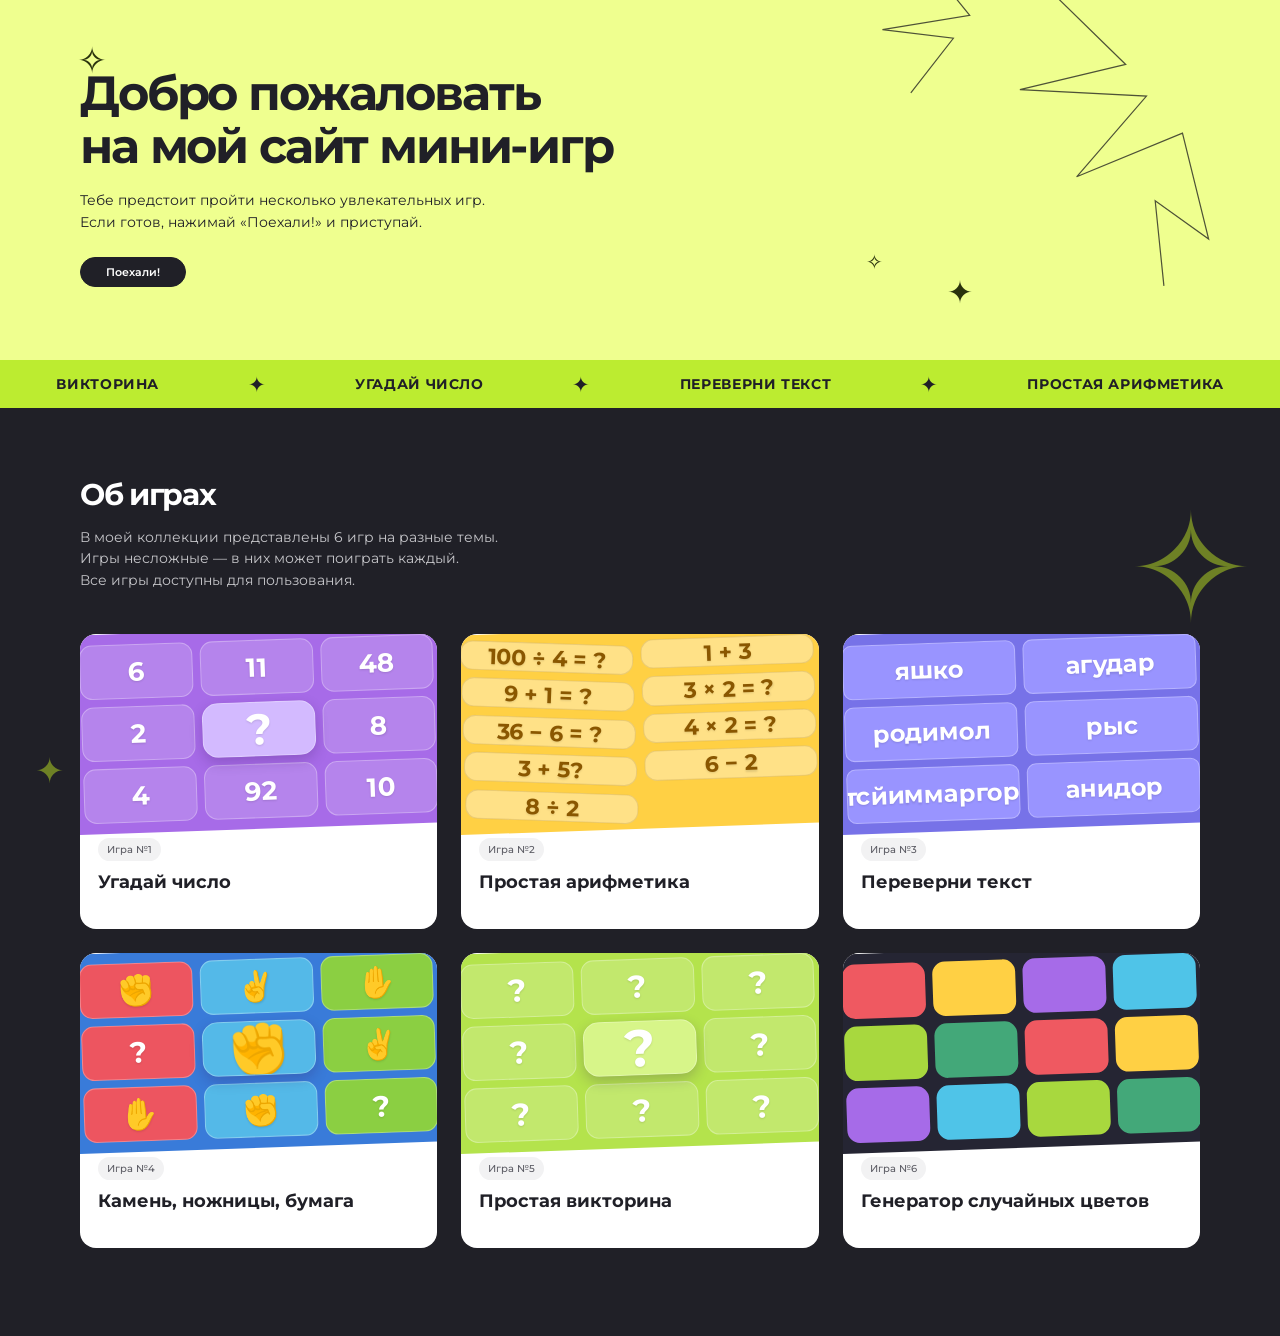
==== index.html @ 639c749f "done" ====
<!doctype html>
<html lang="ru">
  <head>
    <meta charset="utf-8">
    <meta name="viewport" content="width=device-width, initial-scale=1">
    <meta name="theme-color" content="#efff8f">
    <title>Мини-игры</title>
    <link rel="stylesheet" href="styles.css">
  </head>
  <body>
    <main>
      <section class="welcome" aria-labelledby="welcome-title">
        <div class="welcome__content">
          <h1 id="welcome-title">Добро пожаловать<br>на мой сайт мини-игр</h1>
          <p class="welcome__description">
            Тебе предстоит пройти несколько увлекательных игр.<br>
            Если готов, нажимай «Поехали!» и приступай.
          </p>
          <a class="button button--dark" href="#games">Поехали!</a>
        </div>
        <svg class="welcome__lightning" viewBox="0 0 360 330" fill="none" aria-hidden="true">
          <path d="M170 0 254 82 157 105 273 111 209 185 306 145 330 242 281 207 289 285" />
          <path d="M81 0 111 37 31 50 96 58 57 108" />
        </svg>
        <span class="sparkle sparkle--one" aria-hidden="true">✧</span>
        <span class="sparkle sparkle--two" aria-hidden="true">✦</span>
        <span class="sparkle sparkle--three" aria-hidden="true">✧</span>
      </section>

      <div class="game-strip" aria-label="Игры на сайте">
        <span>ВИКТОРИНА</span><span class="game-strip__star">✦</span>
        <span>УГАДАЙ ЧИСЛО</span><span class="game-strip__star">✦</span>
        <span>ПЕРЕВЕРНИ ТЕКСТ</span><span class="game-strip__star">✦</span>
        <span>ПРОСТАЯ АРИФМЕТИКА</span>
      </div>

      <section class="games" id="games" aria-labelledby="games-title">
        <div class="games__inner">
          <header class="games__header">
            <h2 id="games-title">Об играх</h2>
            <p class="games__description">
              В моей коллекции представлены 6 игр на разные темы.<br>
              Игры несложные — в них может поиграть каждый.<br>
              Все игры доступны для пользования.
            </p>
          </header>

          <div class="game-grid">
            <a class="game-card" href="#games" aria-label="Игра №1: Угадай число">
              <div class="game-art game-art--numbers" aria-hidden="true">
                <span>6</span><span>11</span><span>48</span>
                <span>2</span><b>?</b><span>8</span>
                <span>4</span><span>92</span><span>10</span>
              </div>
              <div class="game-card__body"><span class="game-card__number">Игра №1</span><h3>Угадай число</h3></div>
            </a>

            <a class="game-card" href="#games" aria-label="Игра №2: Простая арифметика">
              <div class="game-art game-art--math" aria-hidden="true">
                <span>100 ÷ 4 = ?</span><span>1 + 3</span><span>9 + 1 = ?</span>
                <span>3 × 2 = ?</span><span>36 − 6 = ?</span><span>4 × 2 = ?</span>
                <span>3 + 5?</span><span>6 − 2</span><span>8 ÷ 2</span>
              </div>
              <div class="game-card__body"><span class="game-card__number">Игра №2</span><h3>Простая арифметика</h3></div>
            </a>

            <a class="game-card" href="#games" aria-label="Игра №3: Переверни текст">
              <div class="game-art game-art--words" aria-hidden="true">
                <span>яшко</span><span>агудар</span><span>родимол</span>
                <span>рыс</span><span>ьтсйиммаргорп</span><span>анидор</span>
              </div>
              <div class="game-card__body"><span class="game-card__number">Игра №3</span><h3>Переверни текст</h3></div>
            </a>

            <a class="game-card" href="#games" aria-label="Игра №4: Камень, ножницы, бумага">
              <div class="game-art game-art--rps" aria-hidden="true">
                <span>✊</span><span>✌</span><span>✋</span><span>?</span><b>✊</b><span>✌</span><span>✋</span><span>✊</span><span>?</span>
              </div>
              <div class="game-card__body"><span class="game-card__number">Игра №4</span><h3>Камень, ножницы, бумага</h3></div>
            </a>

            <a class="game-card" href="#games" aria-label="Игра №5: Простая викторина">
              <div class="game-art game-art--quiz" aria-hidden="true">
                <span>?</span><span>?</span><span>?</span><span>?</span><b>?</b><span>?</span><span>?</span><span>?</span><span>?</span>
              </div>
              <div class="game-card__body"><span class="game-card__number">Игра №5</span><h3>Простая викторина</h3></div>
            </a>

            <a class="game-card" href="#games" aria-label="Игра №6: Генератор случайных цветов">
              <div class="game-art game-art--colors" aria-hidden="true">
                <span></span><span></span><span></span><span></span><span></span><span></span>
                <span></span><span></span><span></span><span></span><span></span><span></span>
              </div>
              <div class="game-card__body"><span class="game-card__number">Игра №6</span><h3>Генератор случайных цветов</h3></div>
            </a>
          </div>
        </div>
        <span class="games__sparkle games__sparkle--one" aria-hidden="true">✧</span>
        <span class="games__sparkle games__sparkle--two" aria-hidden="true">✦</span>
      </section>
    </main>
  </body>
</html>
---- styles.css ----
@import url("https://fonts.googleapis.com/css2?family=Montserrat:wght@400;500;600;700;800&display=swap");

:root {
  color-scheme: light;
  font-family: "Montserrat", Arial, sans-serif;
  color: #202027;
  background: #202027;
  font-synthesis: none;
  text-rendering: optimizeLegibility;
  --ink: #202027;
  --lime: #bcec30;
  --pale-lime: #efff8f;
}

* {
  box-sizing: border-box;
}

html {
  scroll-behavior: smooth;
}

body {
  margin: 0;
  min-width: 320px;
}

a {
  color: inherit;
}

.welcome {
  position: relative;
  display: flex;
  min-height: 360px;
  align-items: center;
  overflow: hidden;
  background: var(--pale-lime);
}

.welcome__content {
  position: relative;
  z-index: 1;
  width: min(1120px, calc(100% - 64px));
  margin: 0 auto;
  padding: 54px 0 60px;
}

.eyebrow {
  margin: 0 0 14px;
  font-size: 11px;
  font-weight: 700;
  letter-spacing: 0.13em;
}

.welcome h1,
.games h2 {
  margin: 0;
  font-size: clamp(32px, 4vw, 48px);
  font-weight: 700;
  line-height: 1.12;
  letter-spacing: -0.045em;
}

.welcome__description,
.games__description {
  margin: 16px 0 24px;
  font-size: 14px;
  line-height: 1.55;
}

.button {
  display: inline-flex;
  min-width: 106px;
  min-height: 30px;
  align-items: center;
  justify-content: center;
  border: 1px solid var(--ink);
  border-radius: 999px;
  padding: 0 20px;
  font-size: 11px;
  font-weight: 600;
  text-decoration: none;
  transition: color 160ms ease, background-color 160ms ease, transform 160ms ease;
}

.button--dark {
  color: #fff;
  background: var(--ink);
}

.button--dark:hover {
  color: var(--ink);
  background: transparent;
  transform: translateY(-2px);
}

.button:focus-visible,
.game-card:focus-visible {
  outline: 3px solid #6f8e00;
  outline-offset: 4px;
}

.welcome__lightning {
  position: absolute;
  top: -25px;
  right: max(-36px, calc((100% - 1240px) / 2));
  width: min(42vw, 430px);
  height: 100%;
  stroke: #262722;
  stroke-width: 1.1;
  opacity: 0.8;
}

.sparkle {
  position: absolute;
  z-index: 1;
  color: #29320c;
  line-height: 1;
}

.sparkle--one {
  top: 42px;
  left: 6%;
  font-size: 36px;
}

.sparkle--two {
  right: 24%;
  bottom: 52px;
  font-size: 31px;
}

.sparkle--three {
  right: 31%;
  bottom: 88px;
  font-size: 20px;
}

.game-strip {
  display: flex;
  min-height: 48px;
  align-items: center;
  justify-content: space-around;
  gap: 24px;
  overflow: hidden;
  padding: 0 24px;
  background: var(--lime);
  font-size: 14px;
  font-weight: 700;
  letter-spacing: 0.045em;
  white-space: nowrap;
}

.game-strip__star {
  font-size: 21px;
}

.games {
  position: relative;
  overflow: hidden;
  min-height: 600px;
  padding: 70px 0 88px;
  color: #fff;
  background: var(--ink);
}

.games__inner {
  position: relative;
  z-index: 1;
  width: min(1120px, calc(100% - 64px));
  margin: 0 auto;
}

.eyebrow--lime {
  color: var(--lime);
}

.games h2 {
  font-size: 30px;
}

.games__description {
  margin-top: 15px;
  color: #c6c6ca;
}

.game-grid {
  display: grid;
  grid-template-columns: repeat(3, minmax(0, 1fr));
  gap: 24px;
  margin-top: 42px;
}

.game-card {
  display: flex;
  min-width: 0;
  flex-direction: column;
  overflow: hidden;
  border-radius: 16px;
  color: var(--ink);
  background: #fff;
  text-decoration: none;
  transition: transform 180ms ease, box-shadow 180ms ease;
}

.game-card:hover {
  transform: translateY(-5px);
  box-shadow: 0 12px 28px rgb(0 0 0 / 25%);
}

.game-art {
  display: grid;
  height: 190px;
  grid-template-columns: repeat(3, 1fr);
  grid-auto-rows: 1fr;
  gap: 7px;
  overflow: hidden;
  padding: 10px;
  color: #fff;
  font-size: clamp(16px, 2vw, 25px);
  font-weight: 700;
  text-align: center;
  transform: rotate(-2deg) scale(1.05);
}

.game-art > * {
  display: flex;
  min-width: 0;
  align-items: center;
  justify-content: center;
  overflow: hidden;
  border: 1px solid rgb(255 255 255 / 28%);
  border-radius: 12px;
  background: rgb(255 255 255 / 17%);
  text-shadow: 0 1px 2px rgb(0 0 0 / 12%);
}

.game-art > b {
  z-index: 1;
  border-radius: 15px;
  color: #fff;
  background: #e8dcff;
  box-shadow: 0 5px 12px rgb(49 20 82 / 22%);
  font-size: 1.65em;
}

.game-art--numbers {
  color: #fff;
  background: #a76be8;
}

.game-art--numbers b {
  color: #fff;
  background: #d3baff;
}

.game-art--math {
  grid-template-columns: repeat(2, 1fr);
  color: #8a5700;
  background: #ffd044;
  font-size: clamp(15px, 1.7vw, 21px);
}

.game-art--math > * {
  border-color: rgb(122 79 0 / 15%);
  background: rgb(255 255 255 / 36%);
}

.game-art--math > span:nth-child(odd) {
  transform: rotate(4deg);
}

.game-art--words {
  grid-template-columns: repeat(2, 1fr);
  background: #7772e8;
  font-size: clamp(16px, 1.9vw, 23px);
}

.game-art--words > * {
  border-radius: 9px;
  background: #9994ff;
}

.game-art--rps {
  grid-template-columns: repeat(3, 1fr);
  background: #397bd9;
  font-size: 28px;
}

.game-art--rps > *:nth-child(3n + 1) {
  background: #ed5560;
}

.game-art--rps > *:nth-child(3n + 2) {
  background: #54b9e8;
}

.game-art--rps > *:nth-child(3n) {
  background: #8bcf42;
}

.game-art--rps > b {
  color: #6a3b00;
  background: #ffce4d;
}

.game-art--quiz {
  background: #b4e34c;
  font-size: 30px;
}

.game-art--quiz > * {
  color: #fff;
  background: rgb(255 255 255 / 19%);
}

.game-art--quiz > b {
  background: #d7f589;
}

.game-art--colors {
  grid-template-columns: repeat(4, 1fr);
  background: #252533;
}

.game-art--colors > * {
  border: 0;
  background: #ef5961;
}

.game-art--colors > *:nth-child(6n + 2) {
  background: #ffd044;
}

.game-art--colors > *:nth-child(6n + 3) {
  background: #a66be8;
}

.game-art--colors > *:nth-child(6n + 4) {
  background: #4fc4e8;
}

.game-art--colors > *:nth-child(6n + 5) {
  background: #a8d83e;
}

.game-art--colors > *:nth-child(6n) {
  background: #43a879;
}

.game-card__body {
  min-height: 105px;
  padding: 14px 18px 18px;
}

.game-card__number {
  display: inline-block;
  border-radius: 999px;
  padding: 5px 9px;
  color: #5e5e66;
  background: #f2f2f3;
  font-size: 10px;
  font-weight: 500;
}

.game-card h3 {
  margin: 10px 0 0;
  font-size: 18px;
  font-weight: 700;
  line-height: 1.25;
}

.games__sparkle {
  position: absolute;
  right: 2%;
  color: #8faa25;
  font-size: 150px;
  line-height: 1;
  opacity: 0.7;
}

.games__sparkle--one {
  top: 85px;
}

.games__sparkle--two {
  top: 345px;
  right: 95%;
  font-size: 35px;
}

@media (max-width: 760px) {
  .welcome {
    min-height: 300px;
  }

  .welcome__content,
  .games__inner {
    width: min(100% - 104px, 1120px);
  }

  .welcome__content {
    padding: 32px 0;
  }

  .welcome h1 {
    font-size: 30px;
  }

  .welcome__description,
  .games__description {
    font-size: 11px;
  }

  .welcome__description {
    margin: 12px 0 16px;
  }

  .welcome__lightning {
    right: -120px;
    width: 360px;
    opacity: 0.35;
  }

  .sparkle--two,
  .sparkle--three {
    display: none;
  }

  .game-strip {
    justify-content: flex-start;
    gap: 20px;
  }

  .games {
    padding: 40px 0 60px;
  }

  .game-grid {
    grid-template-columns: repeat(3, minmax(0, 1fr));
    gap: 14px;
    margin-top: 24px;
  }

  .game-art {
    height: 135px;
  }

  .game-card__body {
    min-height: 100px;
    padding: 12px;
  }

  .game-card h3 {
    font-size: 14px;
  }
}

@media (max-width: 460px) {
  .welcome__content,
  .games__inner {
    width: calc(100% - 36px);
  }

  .welcome h1 {
    font-size: 31px;
  }

  .welcome__description,
  .games__description {
    font-size: 12px;
  }

  .game-grid {
    grid-template-columns: 1fr;
    gap: 18px;
  }

  .game-art {
    height: 190px;
    font-size: 25px;
  }

  @media (min-width: 461px) and (max-width: 540px) {
    .game-grid {
      grid-template-columns: repeat(2, minmax(0, 1fr));
    }
  }

  .game-art--math {
    font-size: 21px;
  }

  .game-art--words {
    font-size: 23px;
  }
}

@media (prefers-reduced-motion: reduce) {
  *,
  *::before,
  *::after {
    scroll-behavior: auto !important;
    transition-duration: 0.01ms !important;
  }
}
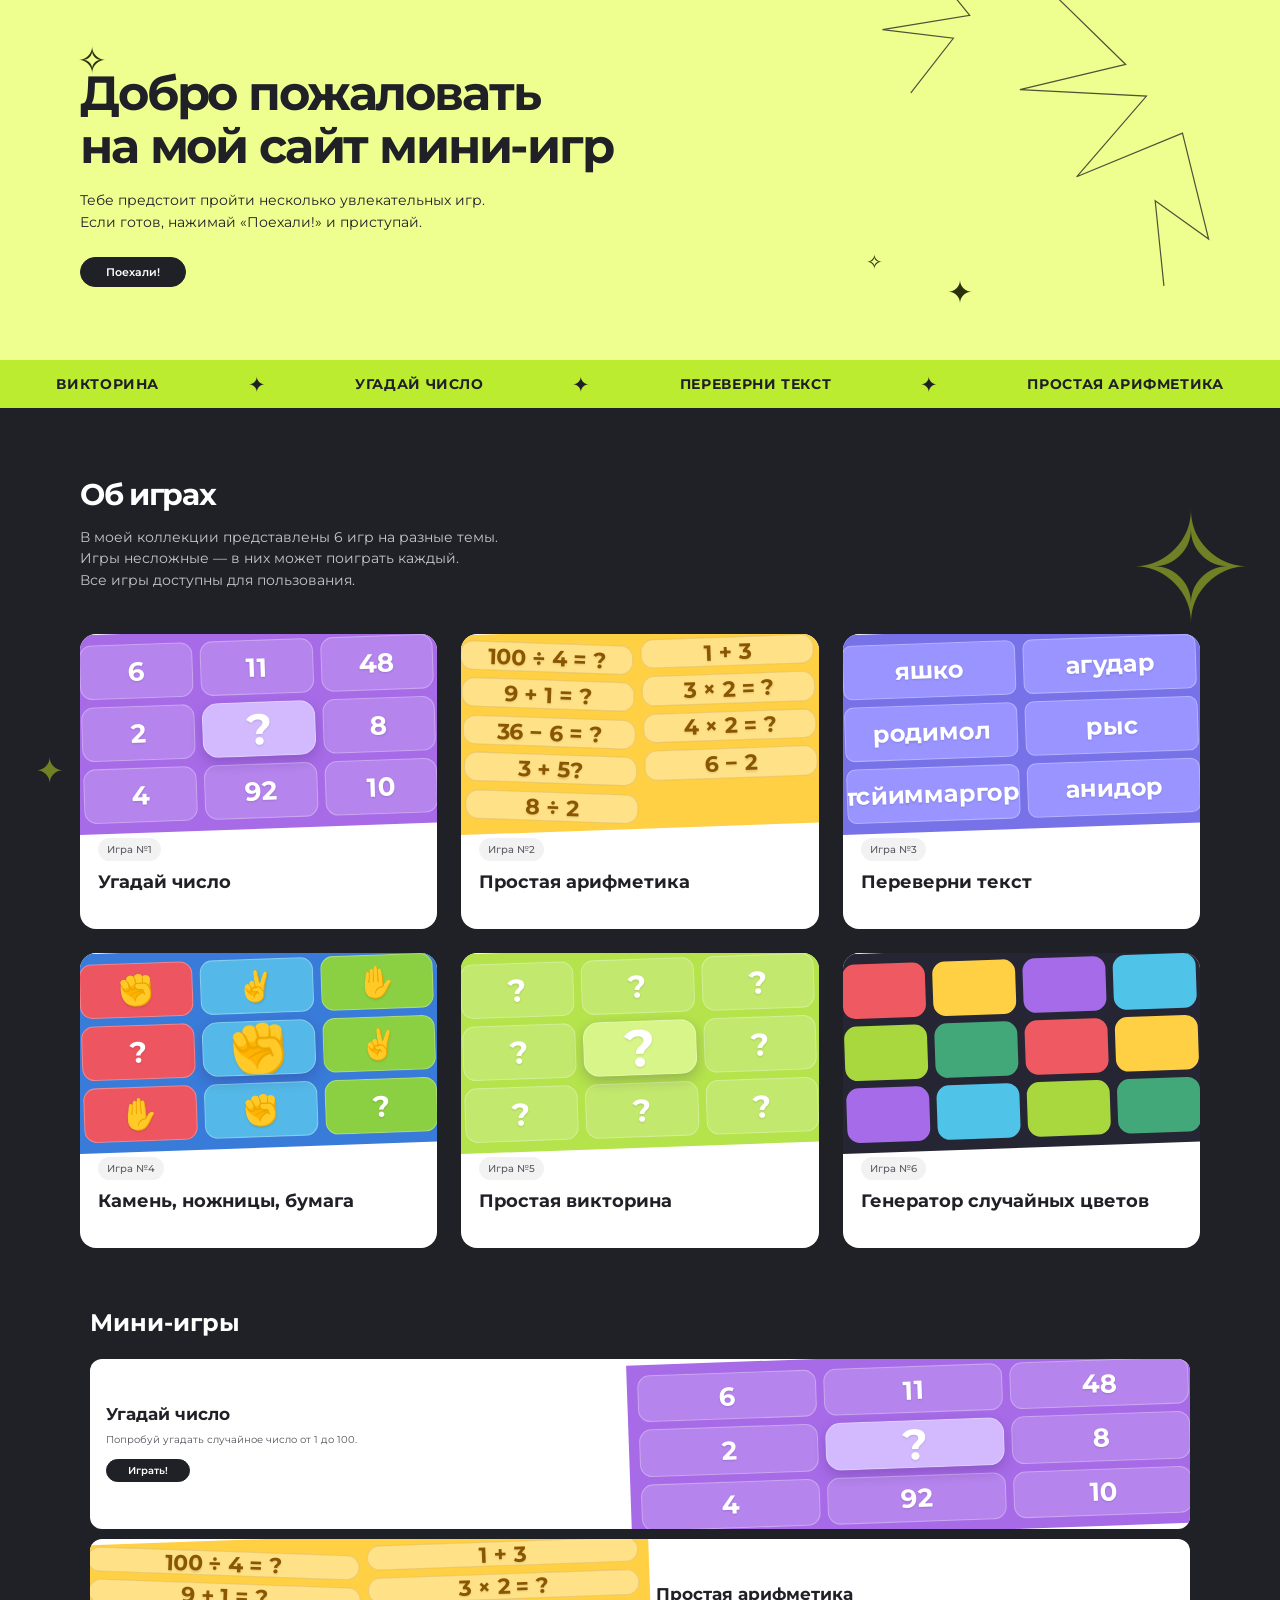
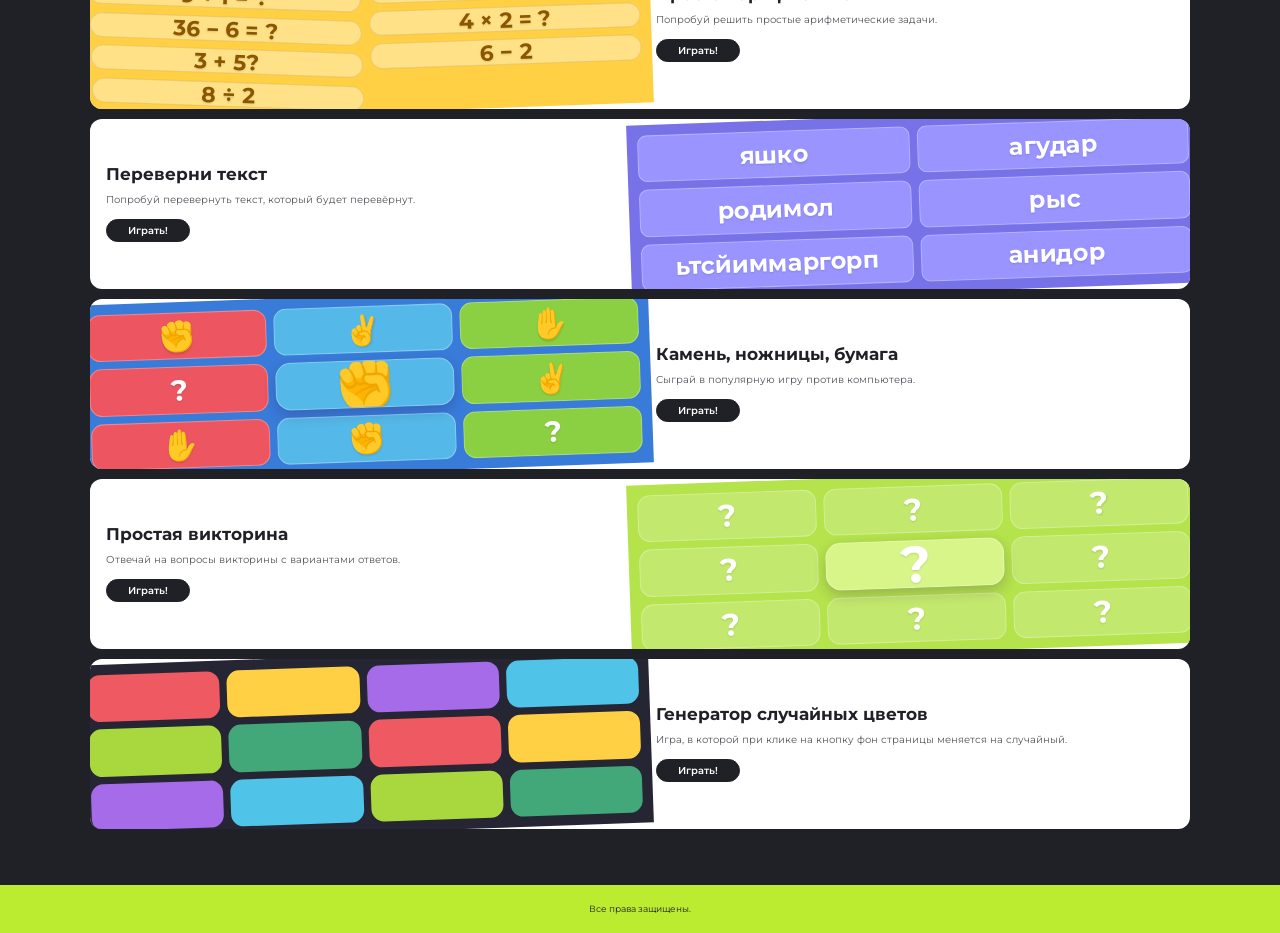
==== commit 85980d6e: "done" ====
--- a/index.html
+++ b/index.html
@@ -46,7 +46,7 @@
           </header>
 
           <div class="game-grid">
-            <a class="game-card" href="#games" aria-label="Игра №1: Угадай число">
+            <a class="game-card" href="games.html#guess-number" aria-label="Игра №1: Угадай число">
               <div class="game-art game-art--numbers" aria-hidden="true">
                 <span>6</span><span>11</span><span>48</span>
                 <span>2</span><b>?</b><span>8</span>
@@ -55,7 +55,7 @@
               <div class="game-card__body"><span class="game-card__number">Игра №1</span><h3>Угадай число</h3></div>
             </a>
 
-            <a class="game-card" href="#games" aria-label="Игра №2: Простая арифметика">
+            <a class="game-card" href="games.html#arithmetic" aria-label="Игра №2: Простая арифметика">
               <div class="game-art game-art--math" aria-hidden="true">
                 <span>100 ÷ 4 = ?</span><span>1 + 3</span><span>9 + 1 = ?</span>
                 <span>3 × 2 = ?</span><span>36 − 6 = ?</span><span>4 × 2 = ?</span>
@@ -64,7 +64,7 @@
               <div class="game-card__body"><span class="game-card__number">Игра №2</span><h3>Простая арифметика</h3></div>
             </a>
 
-            <a class="game-card" href="#games" aria-label="Игра №3: Переверни текст">
+            <a class="game-card" href="games.html#reverse-text" aria-label="Игра №3: Переверни текст">
               <div class="game-art game-art--words" aria-hidden="true">
                 <span>яшко</span><span>агудар</span><span>родимол</span>
                 <span>рыс</span><span>ьтсйиммаргорп</span><span>анидор</span>
@@ -72,21 +72,21 @@
               <div class="game-card__body"><span class="game-card__number">Игра №3</span><h3>Переверни текст</h3></div>
             </a>
 
-            <a class="game-card" href="#games" aria-label="Игра №4: Камень, ножницы, бумага">
+            <a class="game-card" href="games.html#rock-paper-scissors" aria-label="Игра №4: Камень, ножницы, бумага">
               <div class="game-art game-art--rps" aria-hidden="true">
                 <span>✊</span><span>✌</span><span>✋</span><span>?</span><b>✊</b><span>✌</span><span>✋</span><span>✊</span><span>?</span>
               </div>
               <div class="game-card__body"><span class="game-card__number">Игра №4</span><h3>Камень, ножницы, бумага</h3></div>
             </a>
 
-            <a class="game-card" href="#games" aria-label="Игра №5: Простая викторина">
+            <a class="game-card" href="games.html#quiz" aria-label="Игра №5: Простая викторина">
               <div class="game-art game-art--quiz" aria-hidden="true">
                 <span>?</span><span>?</span><span>?</span><span>?</span><b>?</b><span>?</span><span>?</span><span>?</span><span>?</span>
               </div>
               <div class="game-card__body"><span class="game-card__number">Игра №5</span><h3>Простая викторина</h3></div>
             </a>
 
-            <a class="game-card" href="#games" aria-label="Игра №6: Генератор случайных цветов">
+            <a class="game-card" href="games.html#random-colors" aria-label="Игра №6: Генератор случайных цветов">
               <div class="game-art game-art--colors" aria-hidden="true">
                 <span></span><span></span><span></span><span></span><span></span><span></span>
                 <span></span><span></span><span></span><span></span><span></span><span></span>
@@ -98,6 +98,88 @@
         <span class="games__sparkle games__sparkle--one" aria-hidden="true">✧</span>
         <span class="games__sparkle games__sparkle--two" aria-hidden="true">✦</span>
       </section>
+
+      <section class="mini-games" id="mini-games" aria-labelledby="mini-games-title">
+        <div class="mini-games__inner">
+          <h2 id="mini-games-title">Мини-игры</h2>
+          <div class="mini-game-list">
+            <article class="mini-game-card">
+              <div class="game-art game-art--numbers" aria-hidden="true">
+                <span>6</span><span>11</span><span>48</span>
+                <span>2</span><b>?</b><span>8</span>
+                <span>4</span><span>92</span><span>10</span>
+              </div>
+              <div class="mini-game-card__content">
+                <h3>Угадай число</h3>
+                <p>Попробуй угадать случайное число от 1 до 100.</p>
+                <a class="button button--dark" href="games.html#guess-number">Играть!</a>
+              </div>
+            </article>
+
+            <article class="mini-game-card">
+              <div class="game-art game-art--math" aria-hidden="true">
+                <span>100 ÷ 4 = ?</span><span>1 + 3</span><span>9 + 1 = ?</span>
+                <span>3 × 2 = ?</span><span>36 − 6 = ?</span><span>4 × 2 = ?</span>
+                <span>3 + 5?</span><span>6 − 2</span><span>8 ÷ 2</span>
+              </div>
+              <div class="mini-game-card__content">
+                <h3>Простая арифметика</h3>
+                <p>Попробуй решить простые арифметические задачи.</p>
+                <a class="button button--dark" href="games.html#arithmetic">Играть!</a>
+              </div>
+            </article>
+
+            <article class="mini-game-card">
+              <div class="game-art game-art--words" aria-hidden="true">
+                <span>яшко</span><span>агудар</span><span>родимол</span>
+                <span>рыс</span><span>ьтсйиммаргорп</span><span>анидор</span>
+              </div>
+              <div class="mini-game-card__content">
+                <h3>Переверни текст</h3>
+                <p>Попробуй перевернуть текст, который будет перевёрнут.</p>
+                <a class="button button--dark" href="games.html#reverse-text">Играть!</a>
+              </div>
+            </article>
+
+            <article class="mini-game-card">
+              <div class="game-art game-art--rps" aria-hidden="true">
+                <span>✊</span><span>✌</span><span>✋</span><span>?</span><b>✊</b><span>✌</span><span>✋</span><span>✊</span><span>?</span>
+              </div>
+              <div class="mini-game-card__content">
+                <h3>Камень, ножницы, бумага</h3>
+                <p>Сыграй в популярную игру против компьютера.</p>
+                <a class="button button--dark" href="games.html#rock-paper-scissors">Играть!</a>
+              </div>
+            </article>
+
+            <article class="mini-game-card">
+              <div class="game-art game-art--quiz" aria-hidden="true">
+                <span>?</span><span>?</span><span>?</span><span>?</span><b>?</b><span>?</span><span>?</span><span>?</span><span>?</span>
+              </div>
+              <div class="mini-game-card__content">
+                <h3>Простая викторина</h3>
+                <p>Отвечай на вопросы викторины с вариантами ответов.</p>
+                <a class="button button--dark" href="games.html#quiz">Играть!</a>
+              </div>
+            </article>
+
+            <article class="mini-game-card">
+              <div class="game-art game-art--colors" aria-hidden="true">
+                <span></span><span></span><span></span><span></span><span></span><span></span>
+                <span></span><span></span><span></span><span></span><span></span><span></span>
+              </div>
+              <div class="mini-game-card__content">
+                <h3>Генератор случайных цветов</h3>
+                <p>Игра, в которой при клике на кнопку фон страницы меняется на случайный.</p>
+                <a class="button button--dark" href="games.html#random-colors">Играть!</a>
+              </div>
+            </article>
+          </div>
+        </div>
+      </section>
     </main>
+    <footer class="site-footer">
+      <p>Все права защищены.</p>
+    </footer>
   </body>
 </html>
--- a/styles.css
+++ b/styles.css
@@ -44,13 +44,6 @@
   width: min(1120px, calc(100% - 64px));
   margin: 0 auto;
   padding: 54px 0 60px;
-}
-
-.eyebrow {
-  margin: 0 0 14px;
-  font-size: 11px;
-  font-weight: 700;
-  letter-spacing: 0.13em;
 }
 
 .welcome h1,
@@ -160,7 +153,7 @@
   position: relative;
   overflow: hidden;
   min-height: 600px;
-  padding: 70px 0 88px;
+  padding: 70px 0 40px;
   color: #fff;
   background: var(--ink);
 }
@@ -170,10 +163,6 @@
   z-index: 1;
   width: min(1120px, calc(100% - 64px));
   margin: 0 auto;
-}
-
-.eyebrow--lime {
-  color: var(--lime);
 }
 
 .games h2 {
@@ -390,6 +379,223 @@
   font-size: 35px;
 }
 
+.mini-games {
+  padding: 20px 0 56px;
+  color: #fff;
+  background: var(--ink);
+}
+
+.mini-games__inner {
+  width: min(1120px, 86%);
+  margin: 0 auto;
+}
+
+.mini-games h2 {
+  margin: 0 0 22px;
+  font-size: 24px;
+  font-weight: 700;
+}
+
+.mini-game-list {
+  display: grid;
+  gap: 10px;
+}
+
+.mini-game-card {
+  display: flex;
+  height: 170px;
+  min-height: 170px;
+  overflow: hidden;
+  border-radius: 12px;
+  color: var(--ink);
+  background: #fff;
+}
+
+.mini-game-card:nth-child(odd) {
+  flex-direction: row-reverse;
+}
+
+.mini-game-card > .game-art {
+  width: 50%;
+  min-height: 0;
+  flex: 0 0 50%;
+  height: 100%;
+  transform: rotate(-2deg) scale(1.04);
+}
+
+.mini-game-card__content {
+  display: flex;
+  min-width: 0;
+  flex: 1;
+  flex-direction: column;
+  align-items: flex-start;
+  justify-content: center;
+  padding: 16px;
+}
+
+.mini-game-card h3 {
+  margin: 0;
+  font-size: 17px;
+  line-height: 1.15;
+}
+
+.mini-game-card p {
+  margin: 8px 0 12px;
+  color: #55545c;
+  font-size: 10px;
+  line-height: 1.4;
+}
+
+.mini-game-card .button {
+  min-width: 84px;
+  min-height: 23px;
+  padding: 0 14px;
+  font-size: 10px;
+}
+
+.site-footer {
+  display: grid;
+  min-height: 48px;
+  place-items: center;
+  background: var(--lime);
+  color: var(--ink);
+  font-size: 9px;
+}
+
+.site-footer p {
+  margin: 0;
+}
+
+.play-page {
+  min-height: 100vh;
+  background: var(--ink);
+  color: #fff;
+}
+
+.play-header,
+.playground {
+  width: min(1120px, calc(100% - 80px));
+  margin: 0 auto;
+}
+
+.play-header {
+  padding: 32px 0 12px;
+}
+
+.play-header a {
+  color: var(--lime);
+  font-size: 13px;
+  text-decoration: none;
+}
+
+.play-header a:hover {
+  text-decoration: underline;
+}
+
+.play-header h1 {
+  margin: 18px 0 0;
+  font-size: clamp(30px, 4vw, 42px);
+}
+
+.playground {
+  padding-bottom: 48px;
+}
+
+.play-game {
+  scroll-margin-top: 20px;
+  margin-top: 14px;
+  border-radius: 12px;
+  padding: 24px;
+  color: var(--ink);
+  background: #fff;
+}
+
+.play-game h2 {
+  margin: 0;
+  font-size: 22px;
+}
+
+.play-game > p {
+  margin: 10px 0 16px;
+  line-height: 1.5;
+}
+
+.play-form,
+.play-choices {
+  display: flex;
+  flex-wrap: wrap;
+  align-items: flex-end;
+  gap: 10px;
+}
+
+.play-field {
+  display: grid;
+  min-width: 180px;
+  gap: 6px;
+  font-size: 12px;
+  font-weight: 600;
+}
+
+.play-field--wide {
+  flex: 1;
+}
+
+.play-field input {
+  min-height: 40px;
+  border: 1px solid #c9c9ce;
+  border-radius: 7px;
+  padding: 8px 10px;
+  font: inherit;
+}
+
+.play-button {
+  min-height: 38px;
+  border: 1px solid var(--ink);
+  border-radius: 999px;
+  padding: 0 18px;
+  color: #fff;
+  background: var(--ink);
+  cursor: pointer;
+  font: inherit;
+  font-size: 12px;
+  transition: color 160ms ease, background-color 160ms ease;
+}
+
+.play-button:hover:not(:disabled) {
+  color: var(--ink);
+  background: #fff;
+}
+
+.play-button:focus-visible,
+.play-field input:focus-visible {
+  outline: 3px solid #91b51d;
+  outline-offset: 2px;
+}
+
+.play-button:disabled {
+  cursor: not-allowed;
+  opacity: 0.55;
+}
+
+.play-button--light {
+  color: var(--ink);
+  background: #fff;
+}
+
+.play-status {
+  min-height: 1.5em;
+  color: #4a6412;
+  font-weight: 600;
+}
+
+.play-choices {
+  align-items: center;
+}
+
+.play-choices .play-button {
+  min-height: 42px;
+}
+
 @media (max-width: 760px) {
   .welcome {
     min-height: 300px;
@@ -397,6 +603,11 @@
 
   .welcome__content,
   .games__inner {
+    width: min(100% - 104px, 1120px);
+  }
+
+  .play-header,
+  .playground {
     width: min(100% - 104px, 1120px);
   }
 
@@ -455,16 +666,60 @@
   .game-card h3 {
     font-size: 14px;
   }
+
+  .mini-game-card {
+    height: 170px;
+    min-height: 170px;
+  }
+
+  .mini-game-card > .game-art {
+    min-height: 0;
+  }
+
+  .mini-game-card__content {
+    padding: 12px;
+  }
+
+  .mini-game-card h3 {
+    font-size: 15px;
+  }
+
+  .mini-game-card p {
+    font-size: 9px;
+  }
+
+  .play-game {
+    padding: 18px;
+  }
+}
+
+@media (min-width: 461px) and (max-width: 600px) {
+  .game-grid {
+    grid-template-columns: repeat(2, minmax(0, 1fr));
+  }
 }
 
 @media (max-width: 460px) {
   .welcome__content,
-  .games__inner {
+  .games__inner,
+  .mini-games__inner,
+  .play-header,
+  .playground {
     width: calc(100% - 36px);
   }
 
+  .welcome__lightning {
+    right: -190px;
+    opacity: 0.18;
+  }
+
+  .sparkle--one,
+  .games__sparkle {
+    display: none;
+  }
+
   .welcome h1 {
-    font-size: 31px;
+    font-size: 28px;
   }
 
   .welcome__description,
@@ -477,23 +732,70 @@
     gap: 18px;
   }
 
+  .game-strip {
+    display: none;
+  }
+
   .game-art {
     height: 190px;
     font-size: 25px;
   }
 
-  @media (min-width: 461px) and (max-width: 540px) {
-    .game-grid {
-      grid-template-columns: repeat(2, minmax(0, 1fr));
-    }
-  }
-
   .game-art--math {
     font-size: 21px;
   }
 
   .game-art--words {
     font-size: 23px;
+  }
+
+  .mini-games {
+    padding: 16px 0 40px;
+  }
+
+  .mini-games h2 {
+    margin-bottom: 16px;
+    font-size: 22px;
+  }
+
+  .mini-game-card {
+    height: 170px;
+    min-height: 170px;
+  }
+
+  .mini-game-card > .game-art {
+    min-height: 0;
+    padding: 6px;
+  }
+
+  .mini-game-card__content {
+    padding: 10px;
+  }
+
+  .mini-game-card h3 {
+    font-size: 13px;
+  }
+
+  .mini-game-card p {
+    margin: 6px 0 9px;
+    font-size: 8px;
+  }
+
+  .play-header {
+    padding-top: 22px;
+  }
+
+  .play-game {
+    padding: 16px;
+  }
+
+  .play-game h2 {
+    font-size: 19px;
+  }
+
+  .play-field,
+  .play-form .play-button {
+    width: 100%;
   }
 }
 
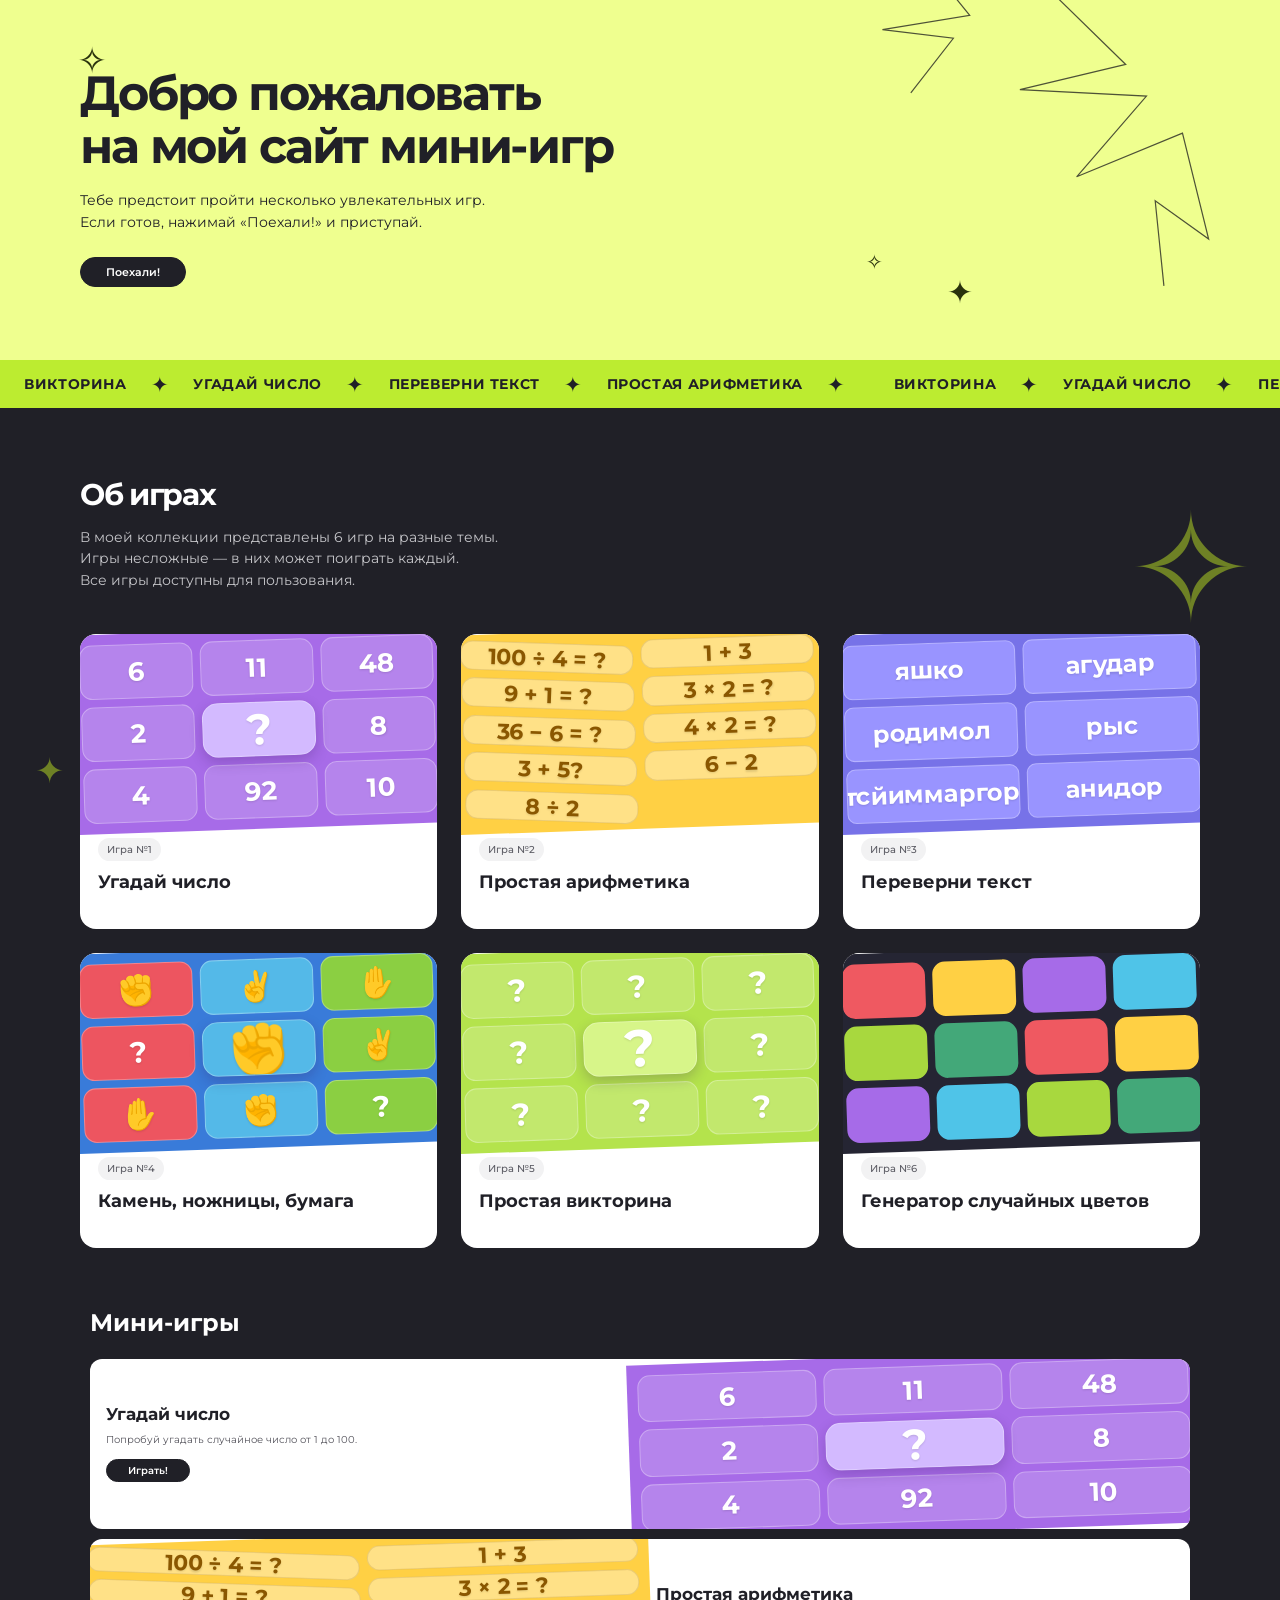
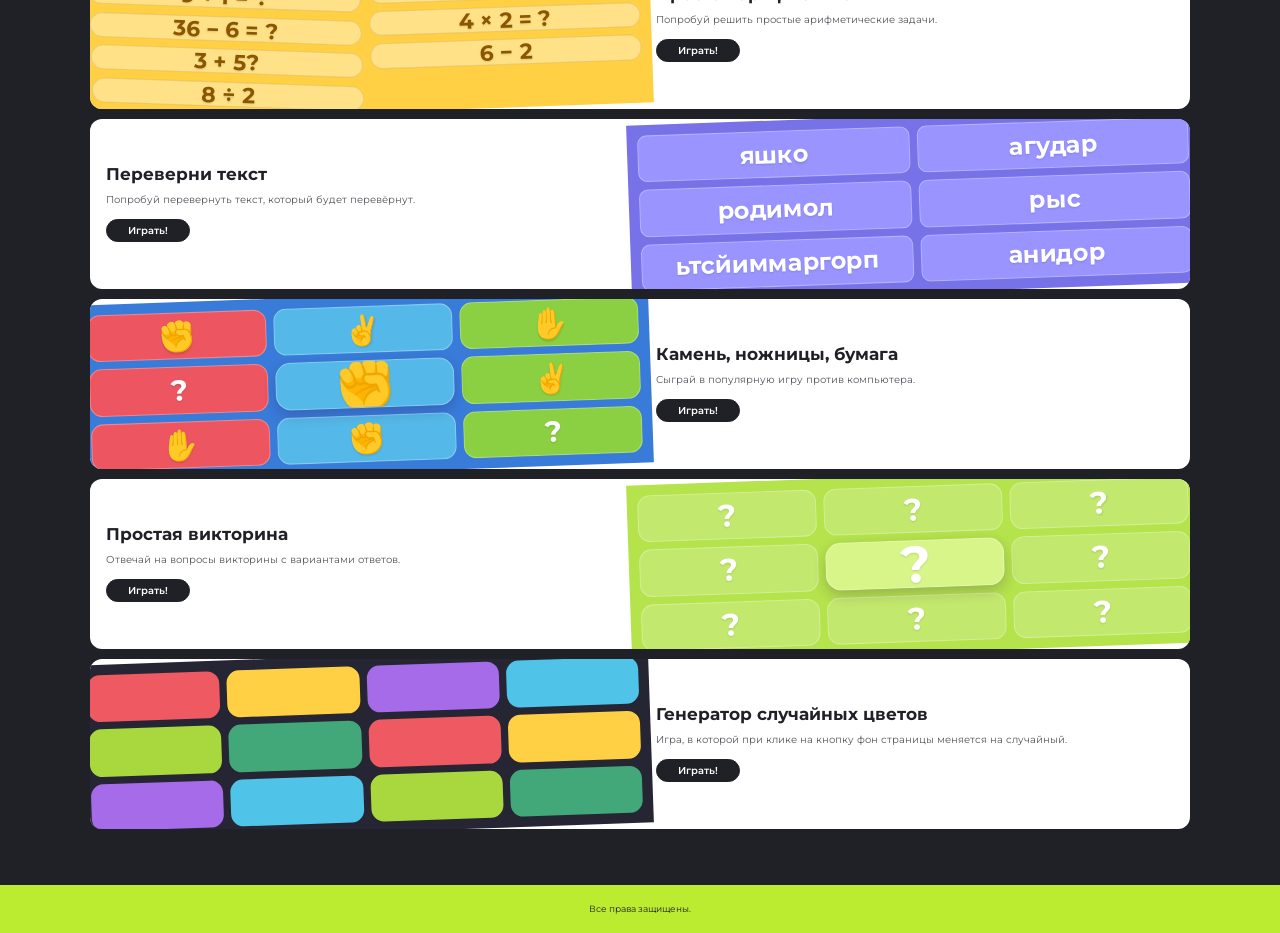
==== commit adc070af: "done" ====
--- a/index.html
+++ b/index.html
@@ -16,7 +16,7 @@
             Тебе предстоит пройти несколько увлекательных игр.<br>
             Если готов, нажимай «Поехали!» и приступай.
           </p>
-          <a class="button button--dark" href="#games">Поехали!</a>
+          <a class="button button--dark" href="#mini-games">Поехали!</a>
         </div>
         <svg class="welcome__lightning" viewBox="0 0 360 330" fill="none" aria-hidden="true">
           <path d="M170 0 254 82 157 105 273 111 209 185 306 145 330 242 281 207 289 285" />
@@ -27,11 +27,21 @@
         <span class="sparkle sparkle--three" aria-hidden="true">✧</span>
       </section>
 
-      <div class="game-strip" aria-label="Игры на сайте">
-        <span>ВИКТОРИНА</span><span class="game-strip__star">✦</span>
-        <span>УГАДАЙ ЧИСЛО</span><span class="game-strip__star">✦</span>
-        <span>ПЕРЕВЕРНИ ТЕКСТ</span><span class="game-strip__star">✦</span>
-        <span>ПРОСТАЯ АРИФМЕТИКА</span>
+      <div class="game-strip" role="img" aria-label="Игры: викторина, угадай число, переверни текст, простая арифметика">
+        <div class="game-strip__track" aria-hidden="true">
+          <div class="game-strip__group">
+            <span>ВИКТОРИНА</span><span class="game-strip__star">✦</span>
+            <span>УГАДАЙ ЧИСЛО</span><span class="game-strip__star">✦</span>
+            <span>ПЕРЕВЕРНИ ТЕКСТ</span><span class="game-strip__star">✦</span>
+            <span>ПРОСТАЯ АРИФМЕТИКА</span><span class="game-strip__star">✦</span>
+          </div>
+          <div class="game-strip__group">
+            <span>ВИКТОРИНА</span><span class="game-strip__star">✦</span>
+            <span>УГАДАЙ ЧИСЛО</span><span class="game-strip__star">✦</span>
+            <span>ПЕРЕВЕРНИ ТЕКСТ</span><span class="game-strip__star">✦</span>
+            <span>ПРОСТАЯ АРИФМЕТИКА</span><span class="game-strip__star">✦</span>
+          </div>
+        </div>
       </div>
 
       <section class="games" id="games" aria-labelledby="games-title">
--- a/styles.css
+++ b/styles.css
@@ -134,10 +134,7 @@
   display: flex;
   min-height: 48px;
   align-items: center;
-  justify-content: space-around;
-  gap: 24px;
   overflow: hidden;
-  padding: 0 24px;
   background: var(--lime);
   font-size: 14px;
   font-weight: 700;
@@ -145,8 +142,28 @@
   white-space: nowrap;
 }
 
+.game-strip__track {
+  display: flex;
+  width: max-content;
+  animation: game-strip-scroll 24s linear infinite;
+}
+
+.game-strip__group {
+  display: flex;
+  flex: 0 0 auto;
+  align-items: center;
+  gap: 24px;
+  padding: 0 24px;
+}
+
 .game-strip__star {
   font-size: 21px;
+}
+
+@keyframes game-strip-scroll {
+  to {
+    transform: translateX(-50%);
+  }
 }
 
 .games {
@@ -640,8 +657,17 @@
   }
 
   .game-strip {
-    justify-content: flex-start;
-    gap: 20px;
+    min-height: 38px;
+    font-size: 10px;
+  }
+
+  .game-strip__group {
+    gap: 16px;
+    padding: 0 16px;
+  }
+
+  .game-strip__star {
+    font-size: 15px;
   }
 
   .games {
@@ -732,8 +758,63 @@
     gap: 18px;
   }
 
-  .game-strip {
+  .games {
     display: none;
+  }
+
+  .welcome__content {
+    text-align: center;
+  }
+
+  .welcome__description br {
+    display: none;
+  }
+
+  .welcome .button {
+    width: 100%;
+    min-height: 34px;
+  }
+
+  .mini-game-card,
+  .mini-game-card:nth-child(odd) {
+    height: auto;
+    min-height: 0;
+    flex-direction: column;
+  }
+
+  .mini-game-card > .game-art {
+    width: 100%;
+    height: 170px;
+    min-height: 170px;
+    flex: 0 0 170px;
+    transform: none;
+  }
+
+  .mini-game-card__content {
+    width: 100%;
+    flex: initial;
+    padding: 16px;
+  }
+
+  .mini-game-card h3 {
+    font-size: 16px;
+  }
+
+  .mini-game-card p {
+    margin: 8px 0 12px;
+    font-size: 10px;
+  }
+
+  .mini-game-card .button {
+    width: 100%;
+    min-height: 34px;
+    font-size: 11px;
+  }
+
+  .button--dark:hover {
+    transform: none;
+    color: #fff;
+    background: var(--ink);
   }
 
   .game-art {
@@ -758,29 +839,6 @@
     font-size: 22px;
   }
 
-  .mini-game-card {
-    height: 170px;
-    min-height: 170px;
-  }
-
-  .mini-game-card > .game-art {
-    min-height: 0;
-    padding: 6px;
-  }
-
-  .mini-game-card__content {
-    padding: 10px;
-  }
-
-  .mini-game-card h3 {
-    font-size: 13px;
-  }
-
-  .mini-game-card p {
-    margin: 6px 0 9px;
-    font-size: 8px;
-  }
-
   .play-header {
     padding-top: 22px;
   }
@@ -800,6 +858,10 @@
 }
 
 @media (prefers-reduced-motion: reduce) {
+  .game-strip__track {
+    animation: none;
+  }
+
   *,
   *::before,
   *::after {
